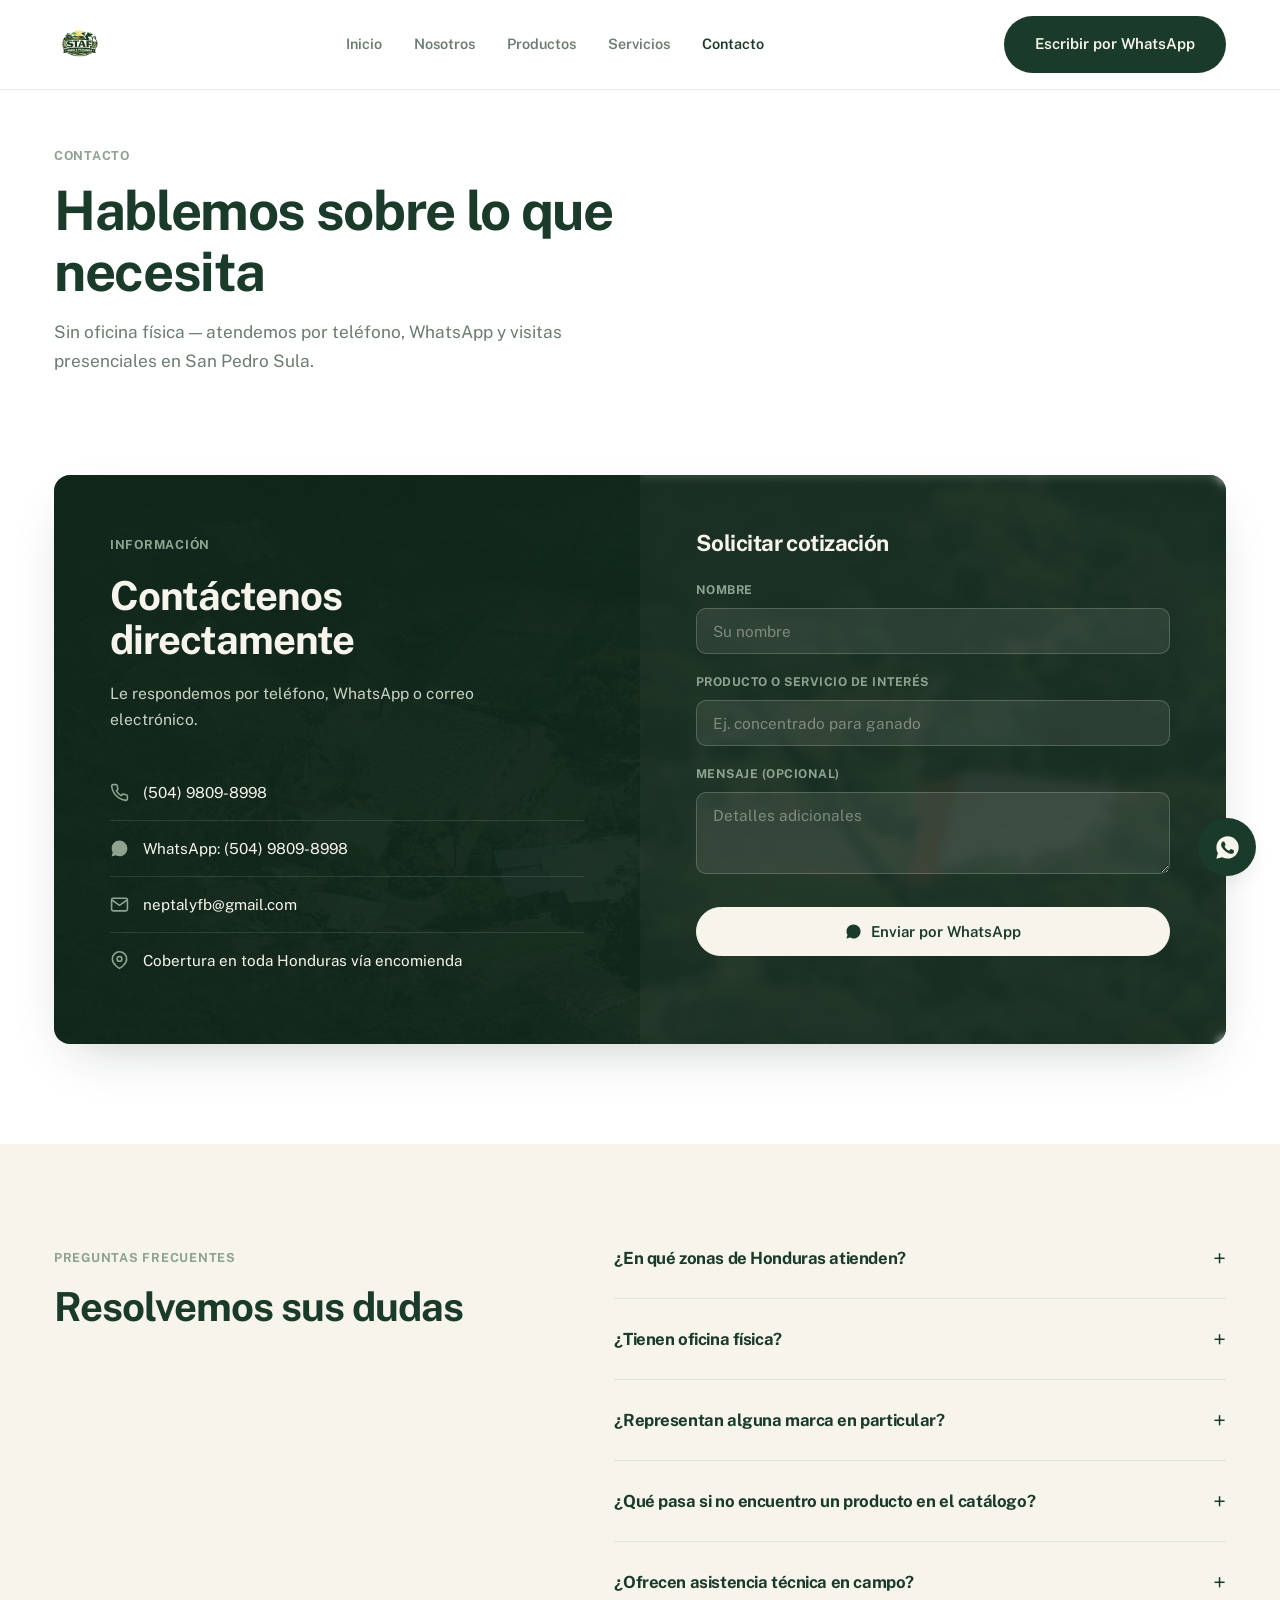
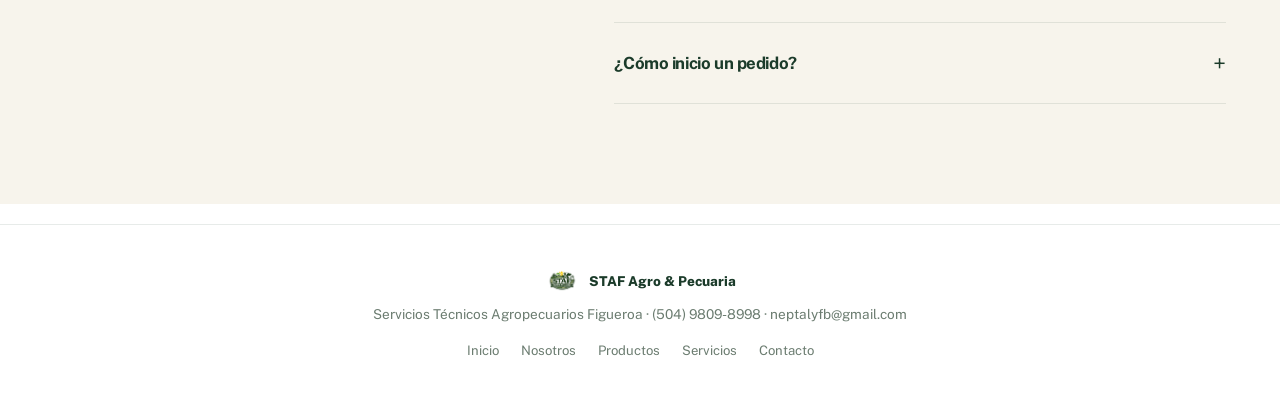
==== contacto.html @ bf6ffc3c "Add files via upload" ====
<!DOCTYPE html>
<html lang="es">
<head>
<meta charset="UTF-8">
<meta name="viewport" content="width=device-width, initial-scale=1.0">
<title>Contacto — STAF Agro &amp; Pecuaria</title>
<meta name="description" content="Contacte a STAF Agro & Pecuaria por teléfono, WhatsApp o correo electrónico.">
<link rel="preconnect" href="https://fonts.googleapis.com">
<link rel="preconnect" href="https://fonts.gstatic.com" crossorigin>
<link href="https://fonts.googleapis.com/css2?family=Public+Sans:wght@400;500;600;700;800&display=swap" rel="stylesheet">
<link rel="stylesheet" href="css/styles.css">
</head>
<body>

<header>
  <div class="nav-inner">
    <a href="index.html" class="brand">
      <img src="assets/logo.png" alt="STAF Agro & Pecuaria">
    </a>
    <button class="nav-toggle" id="navToggle" aria-label="Abrir menú" aria-expanded="false">
      <span></span><span></span><span></span>
    </button>
    <nav class="desktop-nav" id="mainNav">
      <ul>
        <li><a href="index.html">Inicio</a></li>
        <li><a href="nosotros.html">Nosotros</a></li>
        <li><a href="productos.html">Productos</a></li>
        <li><a href="servicios.html">Servicios</a></li>
        <li><a href="contacto.html" class="active">Contacto</a></li>
      </ul>
    </nav>
    <div class="nav-cta">
      <a href="https://wa.me/50498098998?text=Hola%20STAF%2C%20quisiera%20información%20sobre%20sus%20productos." class="btn btn-primary" target="_blank" rel="noopener">Escribir por WhatsApp</a>
    </div>
  </div>
</header>

<section class="page-head">
  <div class="container">
    <span class="eyebrow">Contacto</span>
    <h1>Hablemos sobre lo que necesita</h1>
    <p>Sin oficina física — atendemos por teléfono, WhatsApp y visitas presenciales en San Pedro Sula.</p>
  </div>
</section>

<section>
  <div class="container">
    <div class="contact-card">
      <div class="contact-bg"><img src="assets/hero-aerial.jpg" alt=""></div>
      <div class="contact-grid">
        <div class="contact-info">
          <span class="eyebrow on-dark">Información</span>
          <h2>Contáctenos directamente</h2>
          <p>Le respondemos por teléfono, WhatsApp o correo electrónico.</p>

          <div class="c-row">
            <svg viewBox="0 0 24 24" fill="none" stroke="currentColor" stroke-width="2"><path d="M22 16.92v3a2 2 0 0 1-2.18 2 19.79 19.79 0 0 1-8.63-3.07 19.5 19.5 0 0 1-6-6 19.79 19.79 0 0 1-3.07-8.67A2 2 0 0 1 4.11 2h3a2 2 0 0 1 2 1.72c.127.96.361 1.903.7 2.81a2 2 0 0 1-.45 2.11L8.09 9.91a16 16 0 0 0 6 6l1.27-1.27a2 2 0 0 1 2.11-.45c.907.339 1.85.573 2.81.7A2 2 0 0 1 22 16.92z"/></svg>
            <a href="tel:+50498098998">(504) 9809-8998</a>
          </div>
          <div class="c-row">
            <svg viewBox="0 0 24 24" fill="currentColor"><path d="M12.04 2C6.58 2 2.13 6.45 2.13 11.91c0 1.75.46 3.45 1.32 4.95L2.05 22l5.25-1.38a9.87 9.87 0 0 0 4.74 1.21h.01c5.46 0 9.9-4.45 9.9-9.91 0-2.65-1.03-5.14-2.9-7.01A9.82 9.82 0 0 0 12.04 2z"/></svg>
            <a href="https://wa.me/50498098998" target="_blank" rel="noopener">WhatsApp: (504) 9809-8998</a>
          </div>
          <div class="c-row">
            <svg viewBox="0 0 24 24" fill="none" stroke="currentColor" stroke-width="2"><path d="M22 6l-10 7L2 6"/><rect x="2" y="4" width="20" height="16" rx="2"/></svg>
            <a href="mailto:neptalyfb@gmail.com">neptalyfb@gmail.com</a>
          </div>
          <div class="c-row">
            <svg viewBox="0 0 24 24" fill="none" stroke="currentColor" stroke-width="2"><path d="M21 10c0 7-9 12-9 12s-9-5-9-12a9 9 0 0 1 18 0z"/><circle cx="12" cy="10" r="3"/></svg>
            <span>Cobertura en toda Honduras vía encomienda</span>
          </div>
        </div>

        <div class="contact-form">
          <h3>Solicitar cotización</h3>
          <form id="quoteForm">
            <div class="field">
              <label for="qName">Nombre</label>
              <input type="text" id="qName" name="qName" placeholder="Su nombre" required>
            </div>
            <div class="field">
              <label for="qProduct">Producto o servicio de interés</label>
              <input type="text" id="qProduct" name="qProduct" placeholder="Ej. concentrado para ganado" required>
            </div>
            <div class="field">
              <label for="qMsg">Mensaje (opcional)</label>
              <textarea id="qMsg" name="qMsg" rows="3" placeholder="Detalles adicionales"></textarea>
            </div>
            <button type="submit" class="btn btn-light">
              <svg viewBox="0 0 24 24" fill="currentColor"><path d="M12.04 2C6.58 2 2.13 6.45 2.13 11.91c0 1.75.46 3.45 1.32 4.95L2.05 22l5.25-1.38a9.87 9.87 0 0 0 4.74 1.21h.01c5.46 0 9.9-4.45 9.9-9.91 0-2.65-1.03-5.14-2.9-7.01A9.82 9.82 0 0 0 12.04 2z"/></svg>
              Enviar por WhatsApp
            </button>
          </form>
        </div>
      </div>
    </div>
  </div>
</section>

<section class="alt-bg">
  <div class="container faq-grid">
    <div>
      <span class="eyebrow">Preguntas frecuentes</span>
      <h2 style="margin-top:14px; font-size:clamp(1.9rem,3.4vw,2.5rem);">Resolvemos sus dudas</h2>
    </div>
    <div>
      <div class="faq-item">
        <button class="faq-q"><h4>¿En qué zonas de Honduras atienden?</h4><span class="plus">+</span></button>
        <div class="faq-a"><p>Atendemos a clientes en todo el país mediante servicios de encomienda. Las visitas presenciales por ahora son solo para clientes de San Pedro Sula.</p></div>
      </div>
      <div class="faq-item">
        <button class="faq-q"><h4>¿Tienen oficina física?</h4><span class="plus">+</span></button>
        <div class="faq-a"><p>No contamos con oficina física; atendemos por teléfono, WhatsApp y visitas presenciales programadas.</p></div>
      </div>
      <div class="faq-item">
        <button class="faq-q"><h4>¿Representan alguna marca en particular?</h4><span class="plus">+</span></button>
        <div class="faq-a"><p>Por el momento no representamos una marca específica; buscamos las mejores opciones disponibles en el mercado nacional para cada cliente.</p></div>
      </div>
      <div class="faq-item">
        <button class="faq-q"><h4>¿Qué pasa si no encuentro un producto en el catálogo?</h4><span class="plus">+</span></button>
        <div class="faq-a"><p>Lo buscamos y cotizamos a través de nuestra red de contactos, y si le conviene, se lo hacemos llegar.</p></div>
      </div>
      <div class="faq-item">
        <button class="faq-q"><h4>¿Ofrecen asistencia técnica en campo?</h4><span class="plus">+</span></button>
        <div class="faq-a"><p>Aún no, pero está contemplado ofrecerla en el futuro cercano.</p></div>
      </div>
      <div class="faq-item">
        <button class="faq-q"><h4>¿Cómo inicio un pedido?</h4><span class="plus">+</span></button>
        <div class="faq-a"><p>Escríbanos por WhatsApp o complete el formulario de cotización y le contactaremos directamente.</p></div>
      </div>
    </div>
  </div>
</section>


<footer>
  <div class="fbrand">
    <img src="assets/logo.png" alt="STAF Agro & Pecuaria">
    <span>STAF Agro &amp; Pecuaria</span>
  </div>
  <p>Servicios Técnicos Agropecuarios Figueroa · (504) 9809-8998 · neptalyfb@gmail.com</p>
  <div class="flinks">
    <a href="index.html">Inicio</a>
    <a href="nosotros.html">Nosotros</a>
    <a href="productos.html">Productos</a>
    <a href="servicios.html">Servicios</a>
    <a href="contacto.html">Contacto</a>
  </div>
</footer>

<a href="https://wa.me/50498098998?text=Hola%20STAF%2C%20quisiera%20información%20sobre%20sus%20productos." class="fab-whatsapp" target="_blank" rel="noopener" aria-label="Escribir por WhatsApp">
  <svg viewBox="0 0 24 24" fill="currentColor"><path d="M12.04 2C6.58 2 2.13 6.45 2.13 11.91c0 1.75.46 3.45 1.32 4.95L2.05 22l5.25-1.38a9.87 9.87 0 0 0 4.74 1.21h.01c5.46 0 9.9-4.45 9.9-9.91 0-2.65-1.03-5.14-2.9-7.01A9.82 9.82 0 0 0 12.04 2zm5.8 14.14c-.24.68-1.4 1.3-1.93 1.38-.5.08-1.12.11-1.8-.11-.42-.13-.96-.31-1.65-.6-2.9-1.25-4.8-4.17-4.94-4.36-.14-.19-1.18-1.57-1.18-3 0-1.42.75-2.12 1.01-2.41.27-.29.58-.36.78-.36.19 0 .39 0 .56.01.18.01.42-.07.66.5.24.58.82 2 .89 2.14.07.15.12.32.02.51-.09.19-.14.31-.28.48-.14.16-.29.36-.42.49-.14.14-.28.29-.12.57.16.28.71 1.17 1.52 1.9 1.05.94 1.93 1.23 2.21 1.37.28.14.44.12.6-.07.16-.19.68-.79.87-1.06.18-.27.37-.22.62-.13.25.09 1.59.75 1.86.89.28.14.46.21.53.32.07.12.07.68-.17 1.36z"/></svg>
</a>

<script src="js/main.js"></script>

</body>
</html>
---- css/styles.css ----
:root{
  --verde:#1B3B2A;
  --verde-profundo:#12291D;
  --salvia:#8FA391;
  --salvia-suave:#E4E9E0;
  --crema:#F7F4EC;
  --blanco:#FFFFFF;
  --texto:#233A2C;
  --texto-suave:#6B7C70;
  --linea:rgba(27,59,42,0.10);
  --radio:16px;
  --radio-sm:10px;
  --sombra:0 20px 50px -20px rgba(18,41,29,0.25);
  --sombra-sm:0 8px 24px -10px rgba(18,41,29,0.18);
}

*{box-sizing:border-box; margin:0; padding:0;}
html{scroll-behavior:smooth;}

body{
  font-family:'Public Sans', sans-serif;
  background:var(--blanco);
  color:var(--texto);
  line-height:1.65;
  font-size:16px;
  -webkit-font-smoothing:antialiased;
}

h1,h2,h3,h4{
  font-family:'Public Sans', sans-serif;
  font-weight:700;
  color:var(--verde);
  line-height:1.12;
  letter-spacing:-0.025em;
}

a{color:inherit; text-decoration:none;}
img{display:block; max-width:100%;}
ul{list-style:none;}
button{font-family:inherit;}

.container{max-width:1220px; margin:0 auto; padding:0 24px;}

.eyebrow{
  font-size:0.78rem;
  font-weight:700;
  letter-spacing:0.06em;
  text-transform:uppercase;
  color:var(--salvia);
}
.eyebrow.on-dark{color:var(--salvia);}

.btn{
  display:inline-flex;
  align-items:center;
  justify-content:center;
  gap:9px;
  padding:15px 30px;
  font-weight:600;
  font-size:0.94rem;
  border-radius:100px;
  border:1.5px solid transparent;
  cursor:pointer;
  transition:all .2s ease;
  white-space:nowrap;
}
.btn-primary{background:var(--verde); color:var(--crema);}
.btn-primary:hover{background:var(--verde-profundo); transform:translateY(-2px); box-shadow:var(--sombra-sm);}
.btn-line{background:transparent; border-color:var(--verde); color:var(--verde);}
.btn-line:hover{background:var(--verde); color:var(--crema);}
.btn-line-light{background:transparent; border-color:rgba(247,244,236,0.5); color:var(--crema);}
.btn-line-light:hover{background:rgba(247,244,236,0.15); border-color:var(--crema);}
.btn-light{background:var(--crema); color:var(--verde); border-color:var(--crema);}
.btn-light:hover{background:var(--blanco); transform:translateY(-2px); box-shadow:var(--sombra-sm);}
.btn svg{width:17px; height:17px;}

/* ---------- Header ---------- */
header{
  position:sticky; top:0; z-index:100;
  background:rgba(255,255,255,0.9);
  backdrop-filter:blur(10px);
  border-bottom:1px solid var(--linea);
}
.nav-inner{
  display:flex; align-items:center; justify-content:space-between;
  padding:16px 24px; max-width:1220px; margin:0 auto;
}
.brand{display:flex; align-items:center; gap:10px;}
.brand img{height:34px; width:auto;}
.brand-name{font-weight:800; font-size:1.02rem; color:var(--verde); letter-spacing:-0.02em;}
nav ul{display:flex; gap:32px;}
nav a{font-size:0.9rem; font-weight:600; color:var(--texto-suave); transition:color .15s;}
nav a:hover{color:var(--verde);}
nav a.active{color:var(--verde);}
.nav-cta{display:flex; align-items:center;}

.nav-toggle{display:none; flex-direction:column; gap:5px; background:none; border:none; cursor:pointer; padding:6px;}
.nav-toggle span{width:22px; height:2px; border-radius:2px; background:var(--verde); display:block;}

@media (max-width: 900px){
  .nav-cta .btn{padding:11px 20px; font-size:0.85rem;}
  nav.desktop-nav{
    position:absolute; top:100%; left:0; right:0;
    background:var(--blanco); border-bottom:1px solid var(--linea);
    max-height:0; overflow:hidden; transition:max-height .3s ease;
  }
  nav.desktop-nav.open{max-height:360px;}
  nav.desktop-nav ul{flex-direction:column; padding:6px 24px 18px; gap:0;}
  nav.desktop-nav li{border-top:1px solid var(--linea);}
  nav.desktop-nav a{display:block; padding:14px 0; color:var(--verde);}
  .nav-toggle{display:flex;}
}

section{padding:100px 0;}
@media (max-width:760px){section{padding:64px 0;}}

.page-head{padding-top:56px; padding-bottom:0;}
.page-head .eyebrow{display:block; margin-bottom:14px;}
.page-head h1{font-size:clamp(2.2rem, 4.6vw, 3.4rem); max-width:760px; margin-bottom:16px;}
.page-head p{color:var(--texto-suave); font-size:1.08rem; max-width:560px;}

.section-head{max-width:600px; margin-bottom:52px;}
.section-head .eyebrow{display:block; margin-bottom:14px;}
.section-head h2{font-size:clamp(2rem, 4vw, 2.9rem); margin-bottom:16px;}
.section-head p{color:var(--texto-suave); font-size:1.05rem;}

/* ---------- Hero (home) ---------- */
.hero{
  position:relative;
  min-height:92vh;
  display:flex;
  align-items:flex-end;
  color:var(--crema);
}
.hero-media{position:absolute; inset:0; z-index:0;}
.hero-media img{width:100%; height:100%; object-fit:cover;}
.hero-media::after{
  content:"";
  position:absolute; inset:0;
  background:linear-gradient(0deg, rgba(15,33,23,0.9) 0%, rgba(15,33,23,0.25) 45%, rgba(15,33,23,0.15) 100%);
}
.hero-content{position:relative; z-index:2; padding:0 24px 90px; max-width:1220px; margin:0 auto; width:100%;}
.hero-eyebrow{
  display:inline-block;
  font-size:0.8rem; font-weight:700; letter-spacing:0.05em; text-transform:uppercase;
  color:var(--crema);
  background:rgba(247,244,236,0.15);
  border:1px solid rgba(247,244,236,0.3);
  padding:8px 18px;
  border-radius:100px;
  margin-bottom:26px;
}
.hero-content h1{
  color:var(--crema);
  font-size:clamp(2.6rem, 6.4vw, 4.6rem);
  max-width:820px;
  margin-bottom:22px;
  font-weight:800;
}
.hero-content .lede{font-size:clamp(1.05rem, 1.8vw, 1.25rem); max-width:520px; color:#E4E9DF; margin-bottom:36px;}
.hero-actions{display:flex; flex-wrap:wrap; gap:14px;}

/* ---------- Home teaser cards ---------- */
.teaser-grid{display:grid; grid-template-columns:repeat(3, 1fr); gap:24px;}
.teaser-card{
  border-radius:var(--radio); overflow:hidden; position:relative;
  aspect-ratio:4/5; box-shadow:var(--sombra-sm);
}
.teaser-card img{width:100%; height:100%; object-fit:cover; transition:transform .6s ease;}
.teaser-card:hover img{transform:scale(1.06);}
.teaser-card::after{content:""; position:absolute; inset:0; background:linear-gradient(0deg, rgba(15,33,23,0.88) 0%, rgba(15,33,23,0.05) 55%);}
.teaser-card .teaser-label{position:absolute; bottom:0; left:0; right:0; z-index:2; padding:26px;}
.teaser-card .teaser-label span{font-size:0.75rem; font-weight:700; letter-spacing:0.05em; text-transform:uppercase; color:var(--salvia);}
.teaser-card h3{color:var(--crema); font-size:1.4rem; margin:6px 0 4px;}
.teaser-card p{font-size:0.88rem; color:#DCE3D7;}
@media (max-width:800px){.teaser-grid{grid-template-columns:1fr;}}

.home-cta{
  background:var(--verde); color:var(--crema); border-radius:var(--radio);
  padding:48px 44px; text-align:center;
}
.home-cta h2{color:var(--crema); font-size:clamp(1.8rem,3.4vw,2.4rem); margin-bottom:14px;}
.home-cta p{color:#E4E9DF; max-width:480px; margin:0 auto 28px;}

/* ---------- Nosotros ---------- */
.nosotros-grid{display:grid; grid-template-columns:1.15fr 0.85fr; gap:60px; align-items:center;}
.nosotros-photo{border-radius:var(--radio); overflow:hidden; box-shadow:var(--sombra);}
.nosotros-photo img{width:100%; height:640px; object-fit:cover;}
.nosotros-body .eyebrow{display:block; margin-bottom:16px;}
.nosotros-body h2{font-size:clamp(2rem, 3.6vw, 2.7rem); margin-bottom:20px;}
.nosotros-body p{color:var(--texto-suave); font-size:1.05rem; margin-bottom:28px;}
.stat-bar{display:flex; gap:40px; padding-top:28px; border-top:1px solid var(--linea);}
.stat-bar .stat b{display:block; font-size:2rem; font-weight:800; color:var(--verde);}
.stat-bar .stat span{font-size:0.85rem; color:var(--texto-suave);}

@media (max-width:900px){
  .nosotros-grid{grid-template-columns:1fr; gap:36px;}
  .nosotros-photo img{height:400px;}
}

.diffs-grid{display:grid; grid-template-columns:repeat(3,1fr); gap:36px; margin-top:60px;}
.diffs-grid div b{display:block; color:var(--verde); font-size:1.05rem; margin-bottom:8px;}
.diffs-grid div p{color:var(--texto-suave); font-size:0.92rem;}
@media (max-width:700px){.diffs-grid{grid-template-columns:1fr; gap:24px;}}

/* ---------- Productos ---------- */
.alt-bg{background:var(--crema);}
.prod-grid{display:grid; grid-template-columns:repeat(2, 1fr); gap:24px;}
.prod-card{
  position:relative; border-radius:var(--radio); overflow:hidden;
  aspect-ratio:5/4; box-shadow:var(--sombra-sm);
}
.prod-card img{width:100%; height:100%; object-fit:cover; transition:transform .6s ease;}
.prod-card:hover img{transform:scale(1.05);}
.prod-card::after{content:""; position:absolute; inset:0; background:linear-gradient(0deg, rgba(15,33,23,0.85) 0%, rgba(15,33,23,0.05) 55%);}
.prod-card .prod-label{position:absolute; bottom:0; left:0; right:0; z-index:2; padding:28px;}
.prod-card h3{color:var(--crema); font-size:1.55rem; margin-bottom:5px;}
.prod-card p{font-size:0.92rem; color:#DCE3D7;}

.prod-note{
  margin-top:28px; background:var(--verde); color:var(--crema);
  border-radius:var(--radio); padding:38px 44px;
  display:flex; align-items:center; justify-content:space-between; gap:24px; flex-wrap:wrap;
}
.prod-note p{max-width:520px; font-size:1rem; color:#E4E9DF;}
.prod-note strong{display:block; color:var(--crema); font-size:1.4rem; margin-bottom:6px;}

@media (max-width:700px){.prod-grid{grid-template-columns:1fr;}}

/* ---------- Servicios ---------- */
.serv-block{display:grid; grid-template-columns:1fr 1fr; gap:60px; align-items:center; margin-bottom:80px;}
.serv-block:last-child{margin-bottom:0;}
.serv-block.reverse .serv-photo{order:2;}
.serv-block.reverse .serv-text{order:1;}
.serv-photo{border-radius:var(--radio); overflow:hidden; box-shadow:var(--sombra-sm);}
.serv-photo img{width:100%; height:380px; object-fit:cover;}
.serv-num{font-weight:800; color:var(--salvia); font-size:0.95rem; letter-spacing:0.05em; margin-bottom:14px; display:block;}
.serv-text h3{font-size:1.7rem; margin-bottom:14px;}
.serv-text p{color:var(--texto-suave); font-size:1.02rem;}

@media (max-width:800px){
  .serv-block, .serv-block.reverse{grid-template-columns:1fr; gap:26px;}
  .serv-block.reverse .serv-photo, .serv-block.reverse .serv-text{order:initial;}
  .serv-photo img{height:280px;}
  .serv-block{margin-bottom:48px;}
}

/* ---------- Galería ---------- */
.gal-grid{display:grid; grid-template-columns:repeat(3, 1fr); gap:20px;}
.gal-grid figure{border-radius:var(--radio); overflow:hidden; aspect-ratio:4/5;}
.gal-grid figure:nth-child(3n+2){aspect-ratio:4/5.6;}
.gal-grid img{width:100%; height:100%; object-fit:cover; transition:transform .6s ease;}
.gal-grid figure:hover img{transform:scale(1.07);}
@media (max-width:800px){
  .gal-grid{grid-template-columns:repeat(2,1fr);}
}

/* ---------- FAQ ---------- */
.faq-grid{display:grid; grid-template-columns:0.9fr 1.1fr; gap:60px;}
.faq-item{border-bottom:1px solid var(--linea); padding:26px 0;}
.faq-item:first-child{padding-top:0;}
.faq-q{display:flex; align-items:center; justify-content:space-between; gap:20px; cursor:pointer; background:none; border:none; width:100%; text-align:left;}
.faq-q h4{font-size:1.05rem; font-weight:700; color:var(--verde);}
.faq-q .plus{font-size:1.5rem; color:var(--verde); font-weight:300; transition:transform .25s ease; flex-shrink:0;}
.faq-item.open .plus{transform:rotate(45deg);}
.faq-a{max-height:0; overflow:hidden; transition:max-height .25s ease;}
.faq-a p{padding-top:14px; color:var(--texto-suave); font-size:0.98rem;}

@media (max-width:800px){.faq-grid{grid-template-columns:1fr; gap:24px;}}

/* ---------- Contacto ---------- */
.contact-card{
  position:relative; border-radius:var(--radio); overflow:hidden;
  background:var(--verde-profundo); color:var(--crema);
  box-shadow:var(--sombra);
}
.contact-bg{position:absolute; inset:0; opacity:0.25;}
.contact-bg img{width:100%; height:100%; object-fit:cover;}
.contact-bg::after{content:""; position:absolute; inset:0; background:linear-gradient(120deg, rgba(15,33,23,0.95), rgba(15,33,23,0.6));}
.contact-grid{position:relative; z-index:2; display:grid; grid-template-columns:1fr 1fr;}
.contact-info{padding:56px;}
.contact-info h2{color:var(--crema); font-size:clamp(1.9rem,3.4vw,2.5rem); margin:16px 0 18px;}
.contact-info p{color:#C9D3C4; font-size:0.98rem; max-width:380px; margin-bottom:32px;}
.c-row{display:flex; align-items:center; gap:14px; padding:15px 0; border-top:1px solid rgba(247,244,236,0.12);}
.c-row:first-of-type{border-top:none;}
.c-row svg{width:19px; height:19px; color:var(--salvia); flex-shrink:0;}
.c-row a, .c-row span{font-size:0.95rem; color:var(--crema);}

.contact-form{padding:56px; background:rgba(247,244,236,0.04); backdrop-filter:blur(4px);}
.contact-form h3{color:var(--crema); font-size:1.4rem; margin-bottom:24px;}
.field{margin-bottom:18px;}
.field label{display:block; font-size:0.76rem; font-weight:700; letter-spacing:0.04em; text-transform:uppercase; color:var(--salvia); margin-bottom:8px;}
.field input, .field textarea{
  width:100%; padding:13px 16px; background:rgba(247,244,236,0.08);
  border:1px solid rgba(247,244,236,0.2); border-radius:var(--radio-sm);
  font-family:'Public Sans', sans-serif; font-size:0.96rem; color:var(--crema); resize:vertical;
}
.field input::placeholder, .field textarea::placeholder{color:rgba(247,244,236,0.4);}
.field input:focus, .field textarea:focus{outline:none; border-color:var(--salvia); background:rgba(247,244,236,0.12);}
.contact-form .btn{width:100%; margin-top:6px;}

@media (max-width:800px){
  .contact-grid{grid-template-columns:1fr;}
  .contact-info, .contact-form{padding:40px 28px;}
}

/* ---------- Footer ---------- */
footer{padding:44px 0; text-align:center; color:var(--texto-suave); font-size:0.85rem; border-top:1px solid var(--linea); margin-top:20px;}
footer .fbrand{display:flex; align-items:center; justify-content:center; gap:9px; margin-bottom:10px;}
footer img{height:24px;}
footer .fbrand span{font-weight:800; color:var(--verde);}
footer .flinks{display:flex; justify-content:center; gap:22px; margin-top:14px; flex-wrap:wrap;}
footer .flinks a{color:var(--texto-suave); font-size:0.82rem;}
footer .flinks a:hover{color:var(--verde);}

/* ---------- Floating WhatsApp ---------- */
.fab-whatsapp{
  position:fixed; bottom:24px; right:24px; z-index:90;
  background:var(--verde); color:var(--crema);
  width:58px; height:58px; border-radius:50%;
  display:flex; align-items:center; justify-content:center;
  box-shadow:var(--sombra-sm);
  transition:transform .2s ease, background .2s ease;
}
.fab-whatsapp:hover{transform:scale(1.08); background:var(--verde-profundo);}
.fab-whatsapp svg{width:27px; height:27px;}

@media (prefers-reduced-motion: reduce){
  html{scroll-behavior:auto;}
  *{transition:none !important;}
}
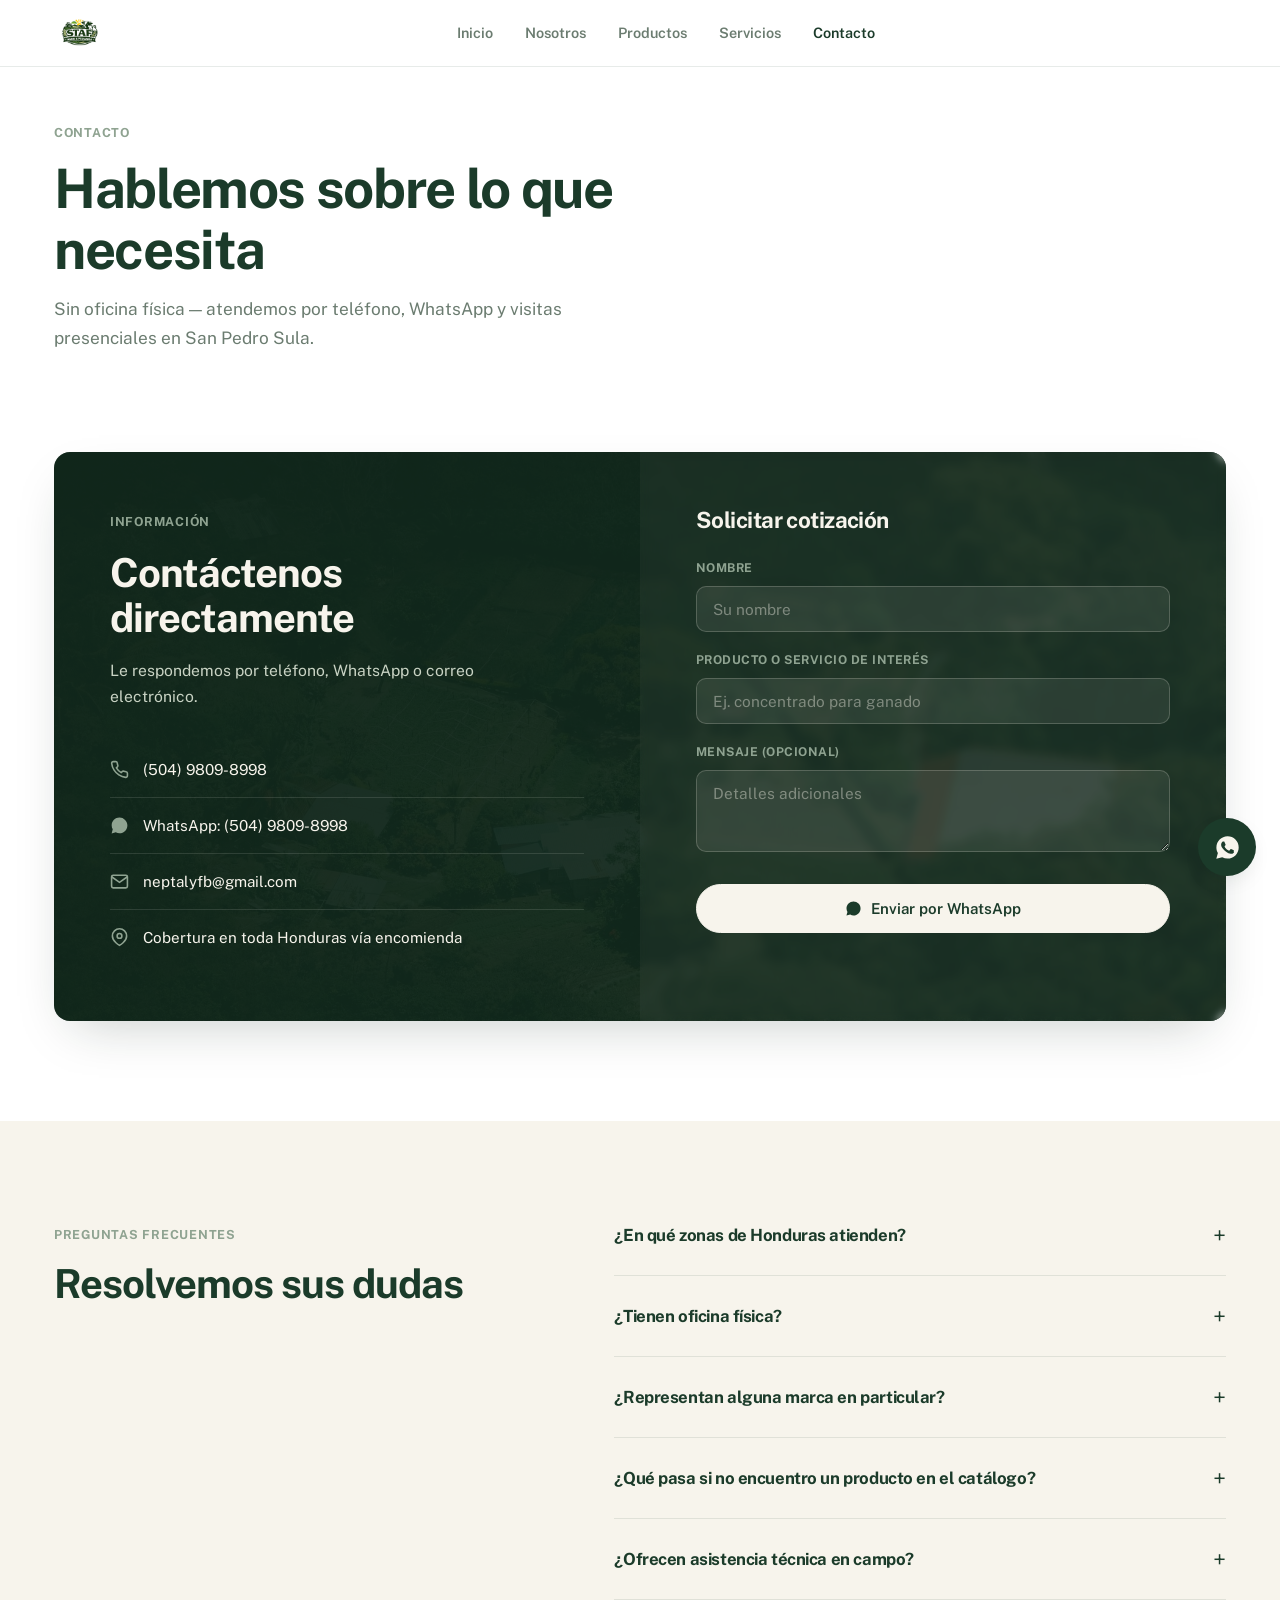
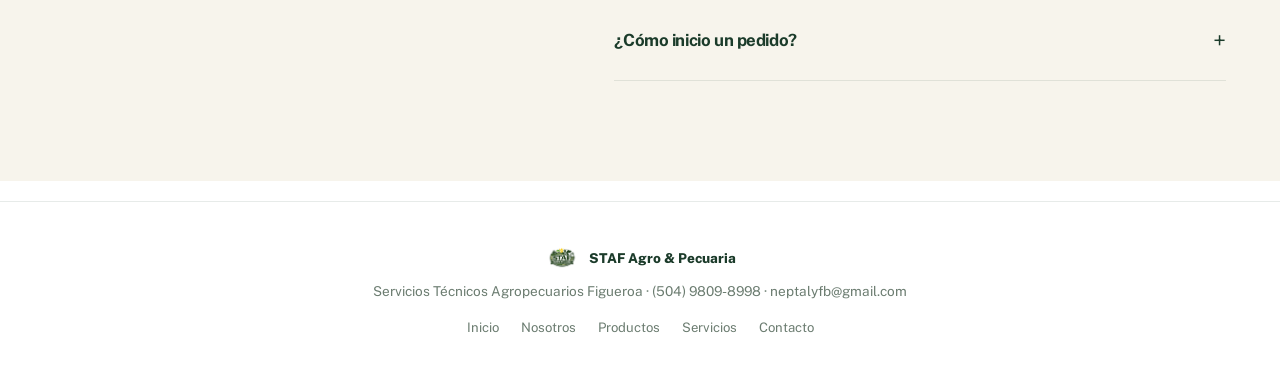
==== commit f40b47d3: "remove whatsup btn" ====
--- a/contacto.html
+++ b/contacto.html
@@ -8,6 +8,8 @@
 <link rel="preconnect" href="https://fonts.googleapis.com">
 <link rel="preconnect" href="https://fonts.gstatic.com" crossorigin>
 <link href="https://fonts.googleapis.com/css2?family=Public+Sans:wght@400;500;600;700;800&display=swap" rel="stylesheet">
+<link rel="icon" type="image/png" href="assets/logo.png">
+<link rel="apple-touch-icon" href="assets/logo.png">
 <link rel="stylesheet" href="css/styles.css">
 </head>
 <body>
@@ -30,7 +32,6 @@
       </ul>
     </nav>
     <div class="nav-cta">
-      <a href="https://wa.me/50498098998?text=Hola%20STAF%2C%20quisiera%20información%20sobre%20sus%20productos." class="btn btn-primary" target="_blank" rel="noopener">Escribir por WhatsApp</a>
     </div>
   </div>
 </header>
--- a/css/styles.css
+++ b/css/styles.css
@@ -99,6 +99,10 @@
 
 @media (max-width: 900px){
   .nav-cta .btn{padding:11px 20px; font-size:0.85rem;}
+  .nav-inner{position:relative;}
+  .nav-toggle{order:1;}
+  .brand{order:2; position:absolute; left:50%; transform:translateX(-50%);}
+  .nav-cta{order:3; margin-left:auto;}
   nav.desktop-nav{
     position:absolute; top:100%; left:0; right:0;
     background:var(--blanco); border-bottom:1px solid var(--linea);
